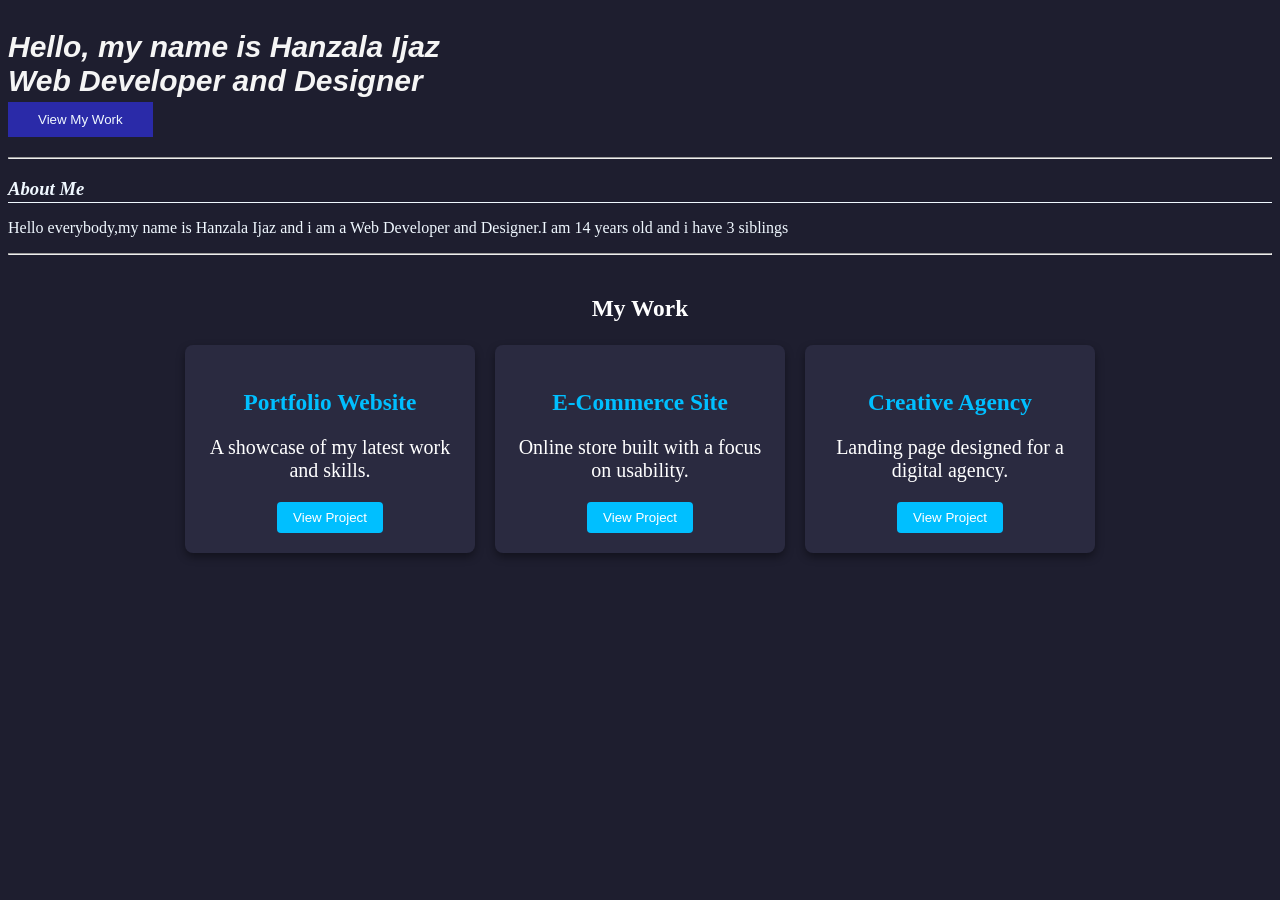
==== index.html @ 280c0092 "Rename About Me.html to index.html" ====
<!DOCTYPE html>
<html>
  <head>
    <title>About Me</title>
    <link rel="stylesheet" href="styles.css">
  </head>
  <body>
    <p class="p1">
      Hello, my name is Hanzala Ijaz <br> Web Developer and Designer
    </p>
    <button class="b1" href="test.html">View My Work</button>
    <hr class="l1">
    <h3 class="heading1">About Me</h3>
    <hr class="l2">
    <p class="p2">
      Hello everybody,my name is Hanzala Ijaz and i am a Web Developer and Designer.I am 14 years old and i have 3 siblings
    </p>
    <hr class="l3">
    <section class="projects">
    <h3>My Work</h3>
  <div class="project-container">
    <div class="project-card">
      <h3>Portfolio Website</h3>
      <p>A showcase of my latest work and skills.</p>
      <button>View Project</button>
    </div>
    <div class="project-card">
      <h3>E-Commerce Site</h3>
      <p>Online store built with a focus on usability.</p>
      <button>View Project</button>
    </div>
    <div class="project-card">
      <h3>Creative Agency</h3>
      <p>Landing page designed for a digital agency.</p>
      <button>View Project</button>
    </div>
  </div>
</section>
  </body>
</html>
---- styles.css ----
body {
  background-color: #1e1e2f;
}
.p1 {
    color: whitesmoke;
    font-size: 30px;
    font-weight: bold;
    font-family: 'Gill Sans', 'Gill Sans MT', Calibri, 'Trebuchet MS', sans-serif;
    font-style: italic;
    margin-bottom: 4px;
}
.p1:hover {
    box-shadow: 5px 5px 15px rgba(0, 0, 0, 0.5);
}

.b1 {
      
    background-color: rgb(42, 42, 168);
    color: aliceblue;
    border: none;
    padding-left: 30px;
    padding-right: 30px;
    padding-top: 10px;
    padding-bottom: 10px;
    margin-top: 0px;
}
.b1:hover {
      box-shadow: 5px 5px 15px rgba(0, 0, 0, 0.5);
}
.b1:active {
    opacity: 0.5;
}
.l1 {
    margin-top: 20px;
}
.heading1 {
    color: aliceblue;
    font-weight: bold;
    font-style: italic;
    margin-bottom: 2px;
}
.p2{
    color: aliceblue;
    
}
.l2 {
    margin-top: 0px;
    height: 1px;
    border: none;
    width: auto;
    color: aliceblue;
    background-color: aliceblue;
}
.projects {
  text-align: center;
  color: white;
  margin: 40px 0;
  font-size: 20px;
}

.project-container {
  display: flex;             
  justify-content: center;    
  gap: 20px;                 
  flex-wrap: wrap;            
}

.project-card {
  background-color: #2a2a40; 
  padding: 20px;
  border-radius: 8px;
  width: 250px;
  box-shadow: 0 4px 8px rgba(0,0,0,0.4);
  transition: transform 0.2s;
}

.project-card:hover {
  transform: translateY(-5px); 
}

.project-card h3 {
  margin-bottom: 10px;
  color: #00bfff;            
}

.project-card button {
  background-color: #00bfff;
  color: white;
  border: none;
  padding: 8px 16px;
  border-radius: 4px;
  cursor: pointer;
}

.project-card button:hover {
  background-color: #0080ff;
}
.FINAL{
  background-color: #1e1e2f
}
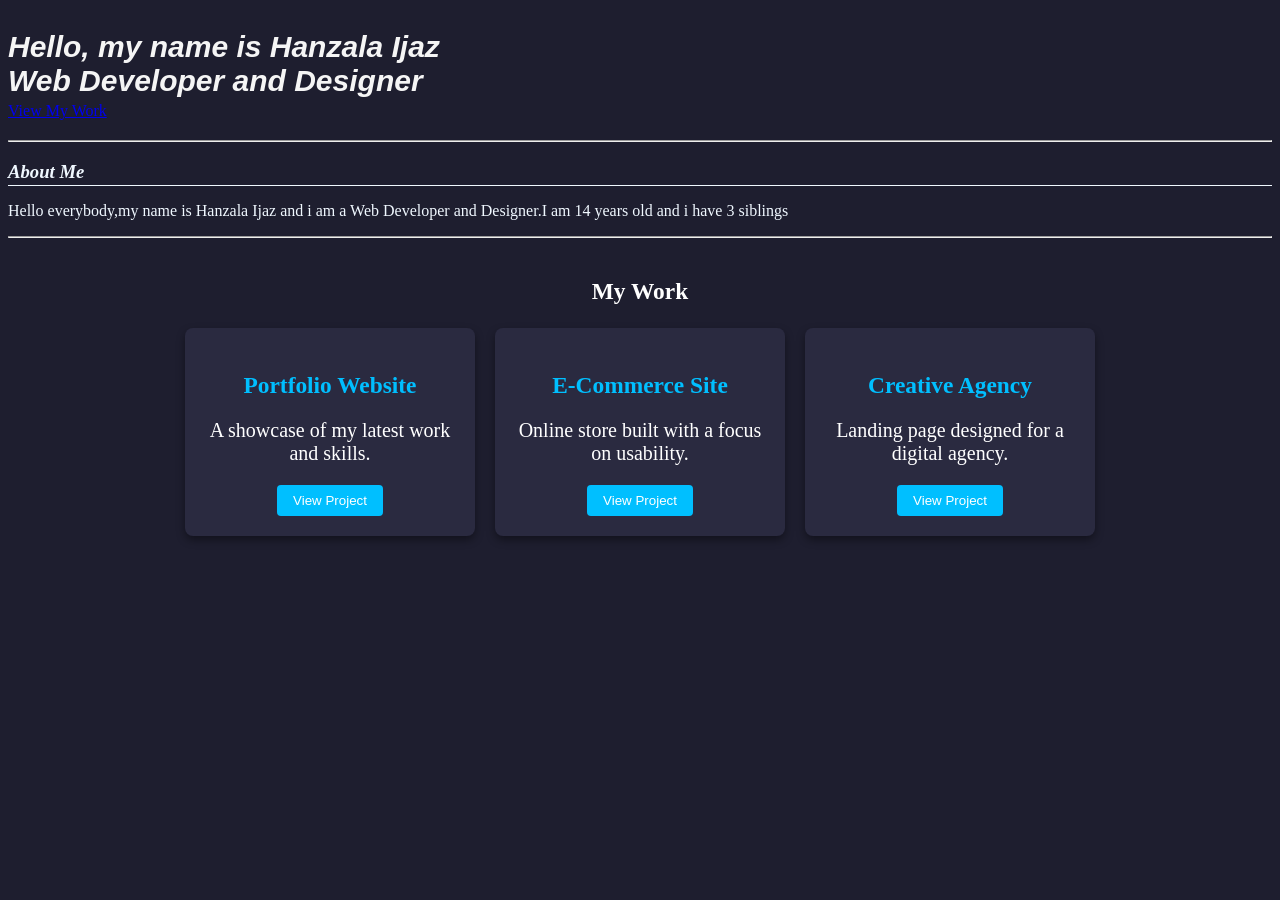
==== commit 0737c951: "Change button to link for 'View My Work' Replaced button with anchor tag for navigation." ====
--- a/index.html
+++ b/index.html
@@ -8,7 +8,7 @@
     <p class="p1">
       Hello, my name is Hanzala Ijaz <br> Web Developer and Designer
     </p>
-    <button class="b1" href="test.html">View My Work</button>
+    <a href="test.html" class="fj">View My Work</a>
     <hr class="l1">
     <h3 class="heading1">About Me</h3>
     <hr class="l2">
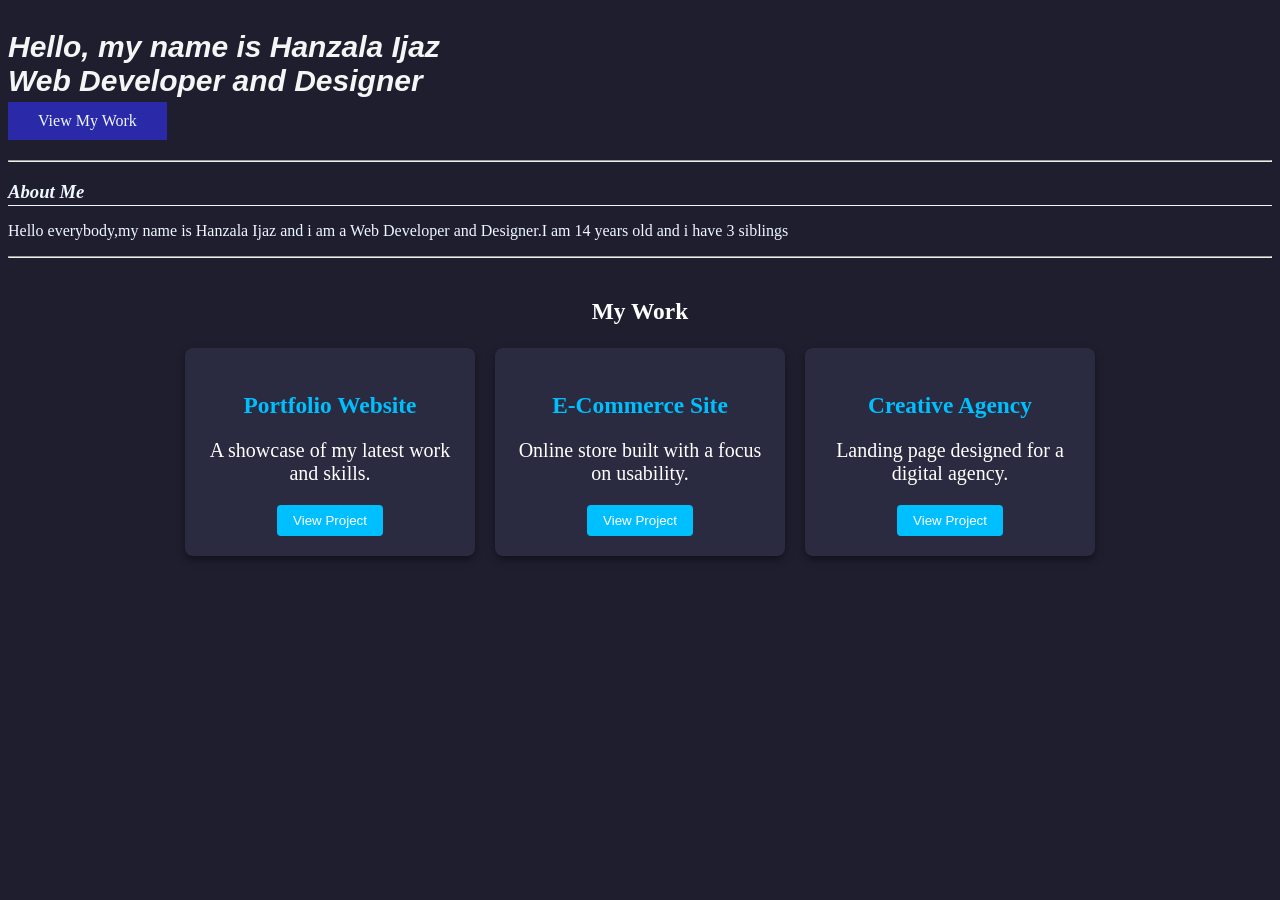
==== commit afda8221: "Enhance HTML structure with meta tags Added meta tags for character set and viewport for better resp" ====
--- a/index.html
+++ b/index.html
@@ -1,6 +1,8 @@
 <!DOCTYPE html>
 <html>
   <head>
+    <meta charset="UTF-8">
+    <meta name="viewport" content="width=device-width, initial-scale=1.0">
     <title>About Me</title>
     <link rel="stylesheet" href="styles.css">
   </head>
--- a/styles.css
+++ b/styles.css
@@ -10,24 +10,24 @@
     margin-bottom: 4px;
 }
 .p1:hover {
+    box-shadow: 5px 5px 15px rgba(0, 0, 0, 0.5)
+}
+
+.fj {
+    display: inline-block;
+    background-color: rgb(42, 42, 168);
+    color: aliceblue;
+    text-decoration: none;
+    border: none;
+    padding: 10px 30px;
+    margin-top: 0;
+}
+
+.fj:hover {
     box-shadow: 5px 5px 15px rgba(0, 0, 0, 0.5);
 }
 
-.b1 {
-      
-    background-color: rgb(42, 42, 168);
-    color: aliceblue;
-    border: none;
-    padding-left: 30px;
-    padding-right: 30px;
-    padding-top: 10px;
-    padding-bottom: 10px;
-    margin-top: 0px;
-}
-.b1:hover {
-      box-shadow: 5px 5px 15px rgba(0, 0, 0, 0.5);
-}
-.b1:active {
+.fj:active {
     opacity: 0.5;
 }
 .l1 {
@@ -95,6 +95,20 @@
 .project-card button:hover {
   background-color: #0080ff;
 }
-.FINAL{
-  background-color: #1e1e2f
+.FINAL {
+  background-color: #1e1e2f;
+  color: #1e1e2f;
+  border: none;
+  text-decoration: none;
 }
+
+.FINAL:visited {
+  color: #1e1e2f;
+}
+
+.FINAL:hover {
+  background-color: white;
+  color: black; /* or any visible color */
+  text-decoration: underline;
+}
+
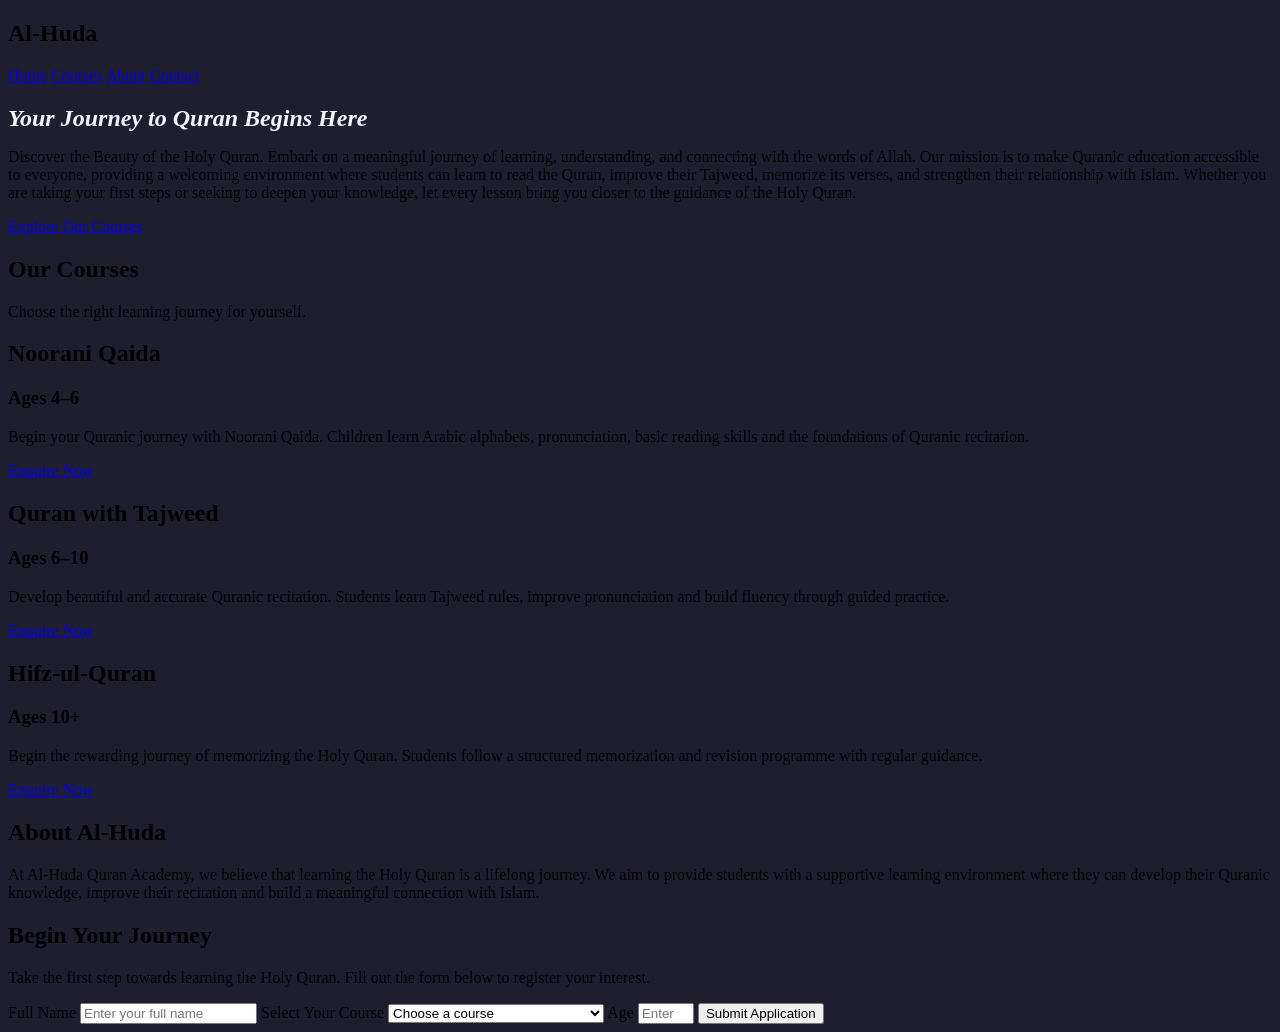
==== commit 52b19f58: "Revamp index.html for Al-Huda Quran Academy Updated the HTML structure and content for Al-Huda Quran" ====
--- a/index.html
+++ b/index.html
@@ -1,42 +1,235 @@
 <!DOCTYPE html>
-<html>
-  <head>
+<html lang="en">
+
+<head>
     <meta charset="UTF-8">
     <meta name="viewport" content="width=device-width, initial-scale=1.0">
-    <title>About Me</title>
+
+    <title>Al-Huda Quran Academy</title>
+
     <link rel="stylesheet" href="styles.css">
-  </head>
-  <body>
-    <p class="p1">
-      Hello, my name is Hanzala Ijaz <br> Web Developer and Designer
+</head>
+
+<body>
+
+    <!-- NAVIGATION BAR -->
+
+    <nav class="navbar">
+
+        <h2 class="logo">Al-Huda</h2>
+
+        <div class="nav-links">
+            <a href="#home">Home</a>
+            <a href="#courses">Courses</a>
+            <a href="#about">About</a>
+            <a href="#contact">Contact</a>
+        </div>
+
+    </nav>
+
+
+    <!-- HERO SECTION -->
+
+    <section class="hero" id="home">
+
+        <h1 class="heading1">
+            Your Journey to Quran Begins Here
+        </h1>
+
+        <p class="entry">
+            Discover the Beauty of the Holy Quran.
+
+            Embark on a meaningful journey of learning,
+            understanding, and connecting with the words of Allah.
+
+            Our mission is to make Quranic education accessible
+            to everyone, providing a welcoming environment where
+            students can learn to read the Quran, improve their
+            Tajweed, memorize its verses, and strengthen their
+            relationship with Islam.
+
+            Whether you are taking your first steps or seeking
+            to deepen your knowledge, let every lesson bring
+            you closer to the guidance of the Holy Quran.
+        </p>
+
+        <a href="#courses" class="main-button">
+            Explore Our Courses
+        </a>
+
+    </section>
+
+
+    <!-- COURSES SECTION -->
+
+    <section class="courses" id="courses">
+
+        <h1 class="section-heading">Our Courses</h1>
+
+        <p class="section-description">
+            Choose the right learning journey for yourself.
+        </p>
+
+
+        <div class="course-container">
+
+
+            <!-- NOORANI QAIDA -->
+
+            <div class="course-card">
+
+                <h2>Noorani Qaida</h2>
+
+                <h3>Ages 4–6</h3>
+
+                <p>
+                    Begin your Quranic journey with Noorani Qaida.
+                    Children learn Arabic alphabets, pronunciation,
+                    basic reading skills and the foundations of
+                    Quranic recitation.
+                </p>
+
+                <a href="#contact" class="course-button">
+                    Enquire Now
+                </a>
+
+            </div>
+
+
+            <!-- QURAN -->
+
+            <div class="course-card">
+
+                <h2>Quran with Tajweed</h2>
+
+                <h3>Ages 6–10</h3>
+
+                <p>
+                    Develop beautiful and accurate Quranic recitation.
+                    Students learn Tajweed rules, improve pronunciation
+                    and build fluency through guided practice.
+                </p>
+
+                <a href="#contact" class="course-button">
+                    Enquire Now
+                </a>
+
+            </div>
+
+
+            <!-- HIFZ -->
+
+            <div class="course-card">
+
+                <h2>Hifz-ul-Quran</h2>
+
+                <h3>Ages 10+</h3>
+
+                <p>
+                    Begin the rewarding journey of memorizing
+                    the Holy Quran. Students follow a structured
+                    memorization and revision programme with
+                    regular guidance.
+                </p>
+
+                <a href="#contact" class="course-button">
+                    Enquire Now
+                </a>
+
+            </div>
+
+
+        </div>
+
+    </section>
+
+
+    <!-- ABOUT SECTION -->
+
+    <section class="about" id="about">
+
+        <h1 class="section-heading">About Al-Huda</h1>
+
+        <p>
+            At Al-Huda Quran Academy, we believe that learning
+            the Holy Quran is a lifelong journey.
+
+            We aim to provide students with a supportive
+            learning environment where they can develop their
+            Quranic knowledge, improve their recitation and
+            build a meaningful connection with Islam.
+        </p>
+
+    </section>
+
+
+    <!-- ENROLMENT SECTION -->
+
+<section class="enrolment" id="contact">
+
+    <h1 class="section-heading">Begin Your Journey</h1>
+
+    <p class="form-description">
+        Take the first step towards learning the Holy Quran.
+        Fill out the form below to register your interest.
     </p>
-    <a href="test.html" class="fj">View My Work</a>
-    <hr class="l1">
-    <h3 class="heading1">About Me</h3>
-    <hr class="l2">
-    <p class="p2">
-      Hello everybody,my name is Hanzala Ijaz and i am a Web Developer and Designer.I am 14 years old and i have 3 siblings
-    </p>
-    <hr class="l3">
-    <section class="projects">
-    <h3>My Work</h3>
-  <div class="project-container">
-    <div class="project-card">
-      <h3>Portfolio Website</h3>
-      <p>A showcase of my latest work and skills.</p>
-      <button>View Project</button>
-    </div>
-    <div class="project-card">
-      <h3>E-Commerce Site</h3>
-      <p>Online store built with a focus on usability.</p>
-      <button>View Project</button>
-    </div>
-    <div class="project-card">
-      <h3>Creative Agency</h3>
-      <p>Landing page designed for a digital agency.</p>
-      <button>View Project</button>
-    </div>
-  </div>
+
+    <form class="enrolment-form"
+          action="mailto:hanzalaijaz9876@gmail.com"
+          method="post"
+          enctype="text/plain">
+
+        <label for="name">Full Name</label>
+
+        <input
+            type="text"
+            id="name"
+            name="Name"
+            placeholder="Enter your full name"
+            required
+        >
+
+
+        <label for="course">Select Your Course</label>
+
+        <select id="course" name="Course" required>
+
+            <option value="" disabled selected>
+                Choose a course
+            </option>
+
+            <option value="Noorani Qaida (Ages 4-6)">
+                Noorani Qaida (Ages 4–6)
+            </option>
+
+            <option value="Quran with Tajweed (Ages 6-10)">
+                Quran with Tajweed (Ages 6–10)
+            </option>
+
+            <option value="Hifz-ul-Quran (Ages 10+)">
+                Hifz-ul-Quran (Ages 10+)
+            </option>
+
+        </select>
+
+
+        <label for="age">Age</label>
+
+        <input
+            type="number"
+            id="age"
+            name="Age"
+            placeholder="Enter your age"
+            min="1"
+            max="100"
+            required
+        >
+
+
+        <button onclick="window.location.href='hanzalaijaz9876@gmail.com'" type="submit" class="submit-button">
+            Submit Application
+        </button>
+
+    </form>
+
 </section>
-  </body>
-</html>
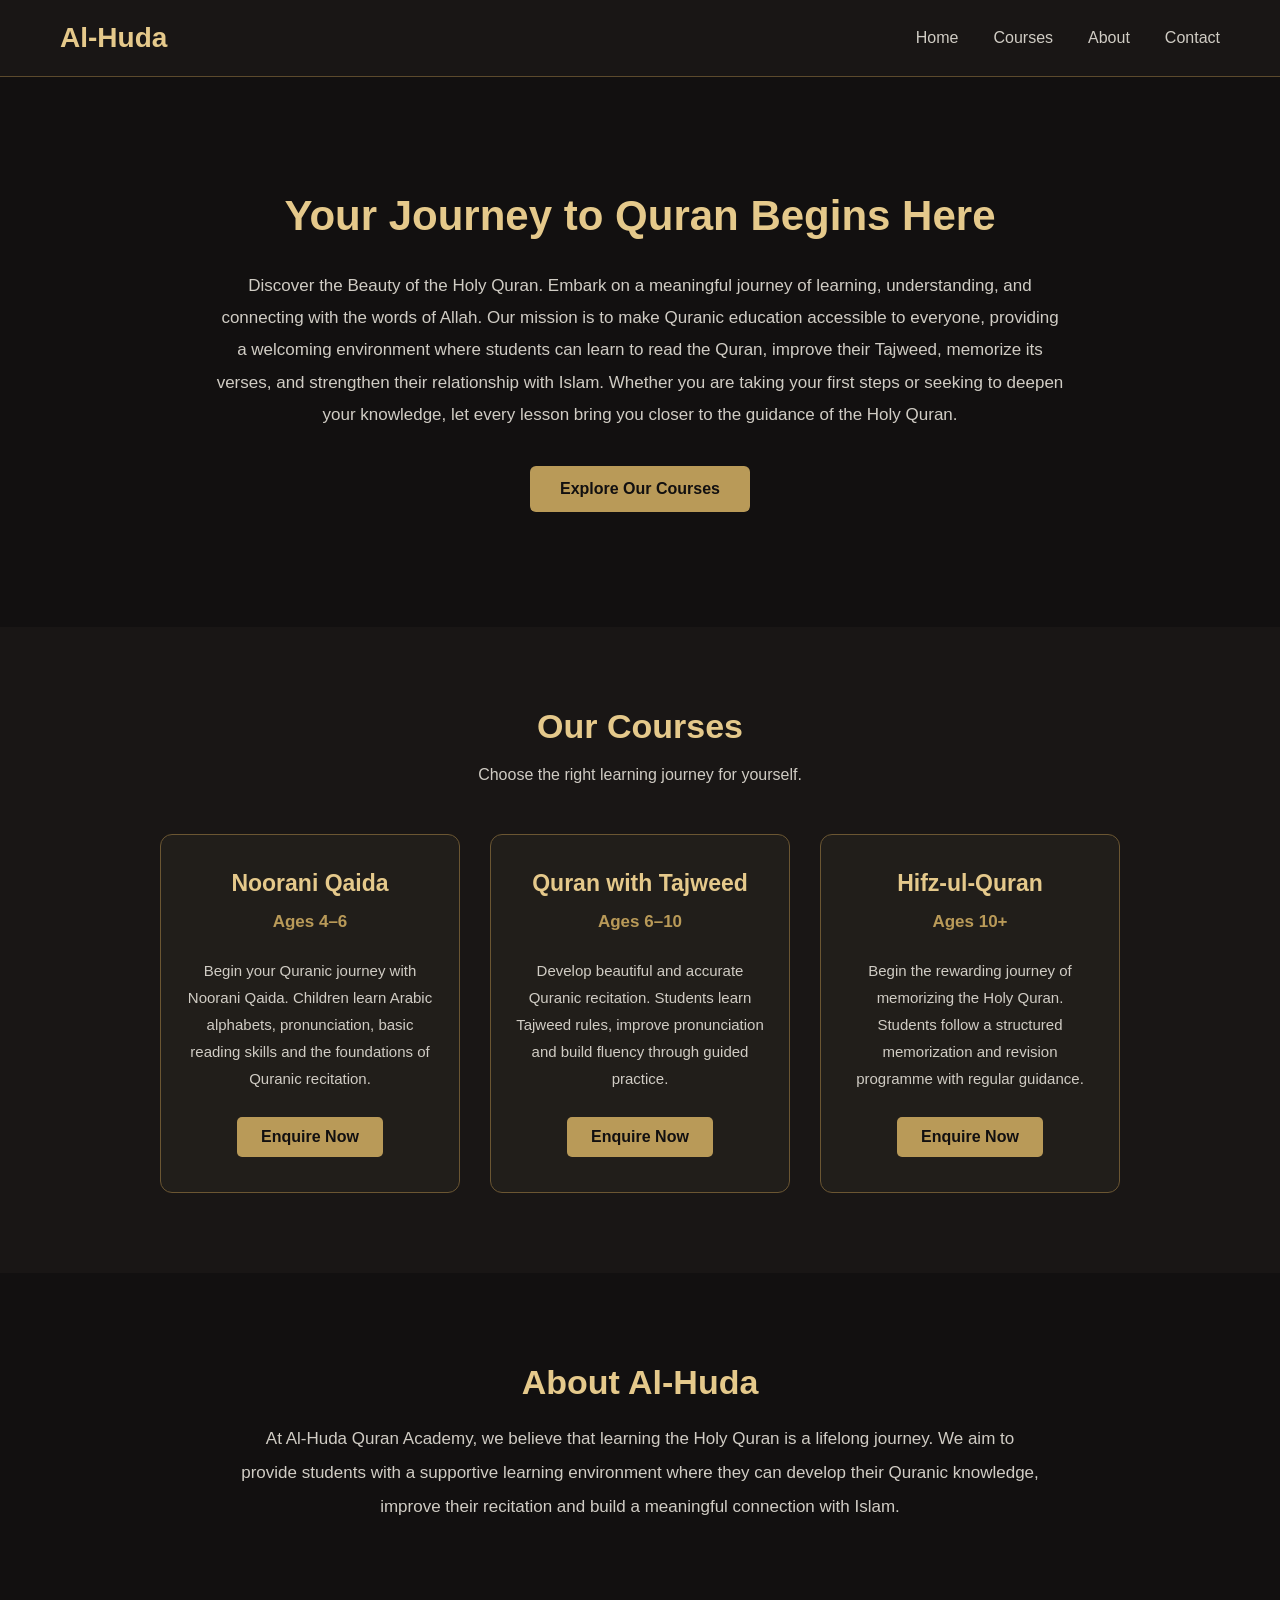
==== commit 6e189641: "Update index.html" ====
--- a/index.html
+++ b/index.html
@@ -89,7 +89,7 @@
                     Quranic recitation.
                 </p>
 
-                <a href="#contact" class="course-button">
+                <a href="test.html" class="course-button">
                     Enquire Now
                 </a>
 
@@ -110,7 +110,7 @@
                     and build fluency through guided practice.
                 </p>
 
-                <a href="#contact" class="course-button">
+                <a href="test.html" class="course-button">
                     Enquire Now
                 </a>
 
@@ -132,7 +132,7 @@
                     regular guidance.
                 </p>
 
-                <a href="#contact" class="course-button">
+                <a href="test.html" class="course-button">
                     Enquire Now
                 </a>
 
@@ -163,73 +163,4 @@
     </section>
 
 
-    <!-- ENROLMENT SECTION -->
-
-<section class="enrolment" id="contact">
-
-    <h1 class="section-heading">Begin Your Journey</h1>
-
-    <p class="form-description">
-        Take the first step towards learning the Holy Quran.
-        Fill out the form below to register your interest.
-    </p>
-
-    <form class="enrolment-form"
-          action="mailto:hanzalaijaz9876@gmail.com"
-          method="post"
-          enctype="text/plain">
-
-        <label for="name">Full Name</label>
-
-        <input
-            type="text"
-            id="name"
-            name="Name"
-            placeholder="Enter your full name"
-            required
-        >
-
-
-        <label for="course">Select Your Course</label>
-
-        <select id="course" name="Course" required>
-
-            <option value="" disabled selected>
-                Choose a course
-            </option>
-
-            <option value="Noorani Qaida (Ages 4-6)">
-                Noorani Qaida (Ages 4–6)
-            </option>
-
-            <option value="Quran with Tajweed (Ages 6-10)">
-                Quran with Tajweed (Ages 6–10)
-            </option>
-
-            <option value="Hifz-ul-Quran (Ages 10+)">
-                Hifz-ul-Quran (Ages 10+)
-            </option>
-
-        </select>
-
-
-        <label for="age">Age</label>
-
-        <input
-            type="number"
-            id="age"
-            name="Age"
-            placeholder="Enter your age"
-            min="1"
-            max="100"
-            required
-        >
-
-
-        <button onclick="window.location.href='hanzalaijaz9876@gmail.com'" type="submit" class="submit-button">
-            Submit Application
-        </button>
-
-    </form>
-
-</section>
+ 
--- a/styles.css
+++ b/styles.css
@@ -1,114 +1,388 @@
+/* GENERAL STYLING */
+
+* {
+    box-sizing: border-box;
+    margin: 0;
+    padding: 0;
+    scroll-behavior: smooth;
+}
+
 body {
-  background-color: #1e1e2f;
-}
-.p1 {
-    color: whitesmoke;
-    font-size: 30px;
+    background-color: #121010;
+    color: #D0CCC4;
+    font-family: Arial, sans-serif;
+}
+
+
+/* NAVIGATION BAR */
+
+.navbar {
+    display: flex;
+    justify-content: space-between;
+    align-items: center;
+    padding: 22px 60px;
+    background-color: #191615;
+    border-bottom: 1px solid #5C4A2D;
+}
+
+.logo {
+    color: #E5C98B;
+    font-size: 28px;
+}
+
+.nav-links {
+    display: flex;
+    gap: 35px;
+}
+
+.nav-links a {
+    text-decoration: none;
+    color: #D0CCC4;
+    transition: 0.3s;
+}
+
+.nav-links a:hover {
+    color: #E5C98B;
+}
+
+
+/* HERO SECTION */
+
+.hero {
+    min-height: 550px;
+    display: flex;
+    flex-direction: column;
+    justify-content: center;
+    align-items: center;
+    text-align: center;
+    padding: 70px 12%;
+}
+
+.heading1 {
+    color: #E5C98B;
+    font-size: 42px;
+    margin-bottom: 30px;
+}
+
+.entry {
+    color: #D0CCC4;
+    font-size: 17px;
+    line-height: 1.9;
+    max-width: 850px;
+    margin-bottom: 35px;
+}
+
+
+/* BUTTONS */
+
+.main-button {
+    display: inline-block;
+    background-color: #B99A58;
+    color: #121010;
+    padding: 14px 30px;
+    border-radius: 6px;
+    text-decoration: none;
     font-weight: bold;
-    font-family: 'Gill Sans', 'Gill Sans MT', Calibri, 'Trebuchet MS', sans-serif;
-    font-style: italic;
-    margin-bottom: 4px;
-}
-.p1:hover {
-    box-shadow: 5px 5px 15px rgba(0, 0, 0, 0.5)
-}
-
-.fj {
-    display: inline-block;
-    background-color: rgb(42, 42, 168);
-    color: aliceblue;
+    transition: 0.3s;
+}
+
+.main-button:hover {
+    background-color: #E5C98B;
+    box-shadow: 0 0 20px rgba(212, 175, 55, 0.3);
+    transform: translateY(-3px);
+}
+
+
+/* COURSES SECTION */
+
+.courses {
+    padding: 80px 8%;
+    background-color: #191615;
+    text-align: center;
+}
+
+.section-heading {
+    color: #E5C98B;
+    font-size: 34px;
+    margin-bottom: 20px;
+}
+
+.section-description {
+    margin-bottom: 50px;
+    color: #D0CCC4;
+}
+
+
+/* COURSE CARDS */
+
+.course-container {
+    display: flex;
+    justify-content: center;
+    align-items: stretch;
+    gap: 30px;
+    flex-wrap: wrap;
+}
+
+.course-card {
+    background-color: #211E1A;
+    border: 1px solid #6B5632;
+    border-radius: 12px;
+    padding: 35px 25px;
+    width: 300px;
+    min-height: 340px;
+
+    display: flex;
+    flex-direction: column;
+    align-items: center;
+
+    transition: 0.3s;
+}
+
+.course-card:hover {
+    transform: translateY(-10px);
+    box-shadow: 0 5px 25px rgba(212, 175, 55, 0.15);
+    border-color: #E5C98B;
+}
+
+.course-card h2 {
+    color: #E5C98B;
+    font-size: 23px;
+    margin-bottom: 15px;
+}
+
+.course-card h3 {
+    color: #B99A58;
+    margin-bottom: 25px;
+    font-size: 17px;
+}
+
+.course-card p {
+    color: #D0CCC4;
+    line-height: 1.8;
+    font-size: 15px;
+    margin-bottom: 25px;
+}
+
+.course-button {
+    margin-top: auto;
     text-decoration: none;
+    background-color: #B99A58;
+    color: #121010;
+    padding: 11px 24px;
+    border-radius: 5px;
+    font-weight: bold;
+    transition: 0.3s;
+}
+
+.course-button:hover {
+    background-color: #E5C98B;
+}
+
+
+/* ABOUT SECTION */
+
+.about {
+    padding: 90px 15%;
+    text-align: center;
+}
+
+.about p {
+    max-width: 800px;
+    margin: auto;
+    line-height: 2;
+    font-size: 17px;
+}
+
+
+/* CONTACT SECTION */
+
+.contact {
+    background-color: #191615;
+    text-align: center;
+    padding: 80px 20px;
+}
+
+.contact p {
+    margin: 25px auto 35px;
+    line-height: 1.8;
+}
+
+
+/* FOOTER */
+
+footer {
+    background-color: #0B0908;
+    text-align: center;
+    padding: 40px 20px;
+    border-top: 1px solid #5C4A2D;
+}
+
+footer h2 {
+    color: #E5C98B;
+    margin-bottom: 15px;
+}
+
+footer p {
+    margin-bottom: 15px;
+    font-size: 14px;
+}
+
+.copyright {
+    color: #77716A;
+    margin-top: 25px;
+}
+
+
+/* RESPONSIVE DESIGN */
+
+@media (max-width: 700px) {
+
+    .navbar {
+        flex-direction: column;
+        gap: 20px;
+        padding: 20px;
+    }
+
+    .nav-links {
+        gap: 15px;
+        flex-wrap: wrap;
+        justify-content: center;
+    }
+
+    .heading1 {
+        font-size: 30px;
+    }
+
+    .hero {
+        padding: 60px 7%;
+    }
+
+    .entry {
+        font-size: 15px;
+    }
+
+    .course-card {
+        width: 100%;
+        max-width: 350px;
+    }
+
+}
+/* ENROLMENT SECTION */
+
+.enrolment {
+    padding: 80px 20px;
+    text-align: center;
+    background-color: #191615;
+}
+
+.form-description {
+    color: #D0CCC4;
+    margin: 20px auto 40px;
+    line-height: 1.8;
+}
+
+
+/* FORM CONTAINER */
+
+.enrolment-form {
+    max-width: 500px;
+    margin: auto;
+    padding: 40px;
+
+    display: flex;
+    flex-direction: column;
+
+    text-align: left;
+
+    background-color: #211E1A;
+    border: 1px solid #6B5632;
+    border-radius: 12px;
+
+    box-shadow: 0 0 25px rgba(212, 175, 55, 0.1);
+}
+
+
+/* LABELS */
+
+.enrolment-form label {
+    color: #E5C98B;
+    margin-bottom: 10px;
+    margin-top: 20px;
+    font-weight: bold;
+}
+
+
+/* INPUT FIELDS */
+
+.enrolment-form input,
+.enrolment-form select {
+
+    background-color: #121010;
+    color: #D0CCC4;
+
+    border: 1px solid #6B5632;
+    border-radius: 6px;
+
+    padding: 14px;
+
+    font-size: 15px;
+
+    outline: none;
+
+    transition: 0.3s;
+}
+
+
+/* INPUT HOVER AND FOCUS */
+
+.enrolment-form input:focus,
+.enrolment-form select:focus {
+
+    border-color: #E5C98B;
+
+    box-shadow: 0 0 10px
+    rgba(212, 175, 55, 0.2);
+
+}
+
+
+/* SUBMIT BUTTON */
+
+.submit-button {
+
+    margin-top: 35px;
+
+    padding: 15px;
+
+    background-color: #B99A58;
+    color: #121010;
+
     border: none;
-    padding: 10px 30px;
-    margin-top: 0;
-}
-
-.fj:hover {
-    box-shadow: 5px 5px 15px rgba(0, 0, 0, 0.5);
-}
-
-.fj:active {
-    opacity: 0.5;
-}
-.l1 {
-    margin-top: 20px;
-}
-.heading1 {
-    color: aliceblue;
+    border-radius: 6px;
+
+    font-size: 16px;
     font-weight: bold;
-    font-style: italic;
-    margin-bottom: 2px;
-}
-.p2{
-    color: aliceblue;
-    
-}
-.l2 {
-    margin-top: 0px;
-    height: 1px;
-    border: none;
-    width: auto;
-    color: aliceblue;
-    background-color: aliceblue;
-}
-.projects {
-  text-align: center;
-  color: white;
-  margin: 40px 0;
-  font-size: 20px;
-}
-
-.project-container {
-  display: flex;             
-  justify-content: center;    
-  gap: 20px;                 
-  flex-wrap: wrap;            
-}
-
-.project-card {
-  background-color: #2a2a40; 
-  padding: 20px;
-  border-radius: 8px;
-  width: 250px;
-  box-shadow: 0 4px 8px rgba(0,0,0,0.4);
-  transition: transform 0.2s;
-}
-
-.project-card:hover {
-  transform: translateY(-5px); 
-}
-
-.project-card h3 {
-  margin-bottom: 10px;
-  color: #00bfff;            
-}
-
-.project-card button {
-  background-color: #00bfff;
-  color: white;
-  border: none;
-  padding: 8px 16px;
-  border-radius: 4px;
-  cursor: pointer;
-}
-
-.project-card button:hover {
-  background-color: #0080ff;
-}
-.FINAL {
-  background-color: #1e1e2f;
-  color: #1e1e2f;
-  border: none;
-  text-decoration: none;
-}
-
-.FINAL:visited {
-  color: #1e1e2f;
-}
-
-.FINAL:hover {
-  background-color: white;
-  color: black; /* or any visible color */
-  text-decoration: underline;
-}
-
+
+    cursor: pointer;
+
+    transition: 0.3s;
+}
+
+
+.submit-button:hover {
+
+    background-color: #E5C98B;
+
+    box-shadow: 0 0 20px
+    rgba(212, 175, 55, 0.3);
+
+    transform: translateY(-3px);
+
+}
+
+
+.submit-button:active {
+
+    transform: scale(0.97);
+
+}
